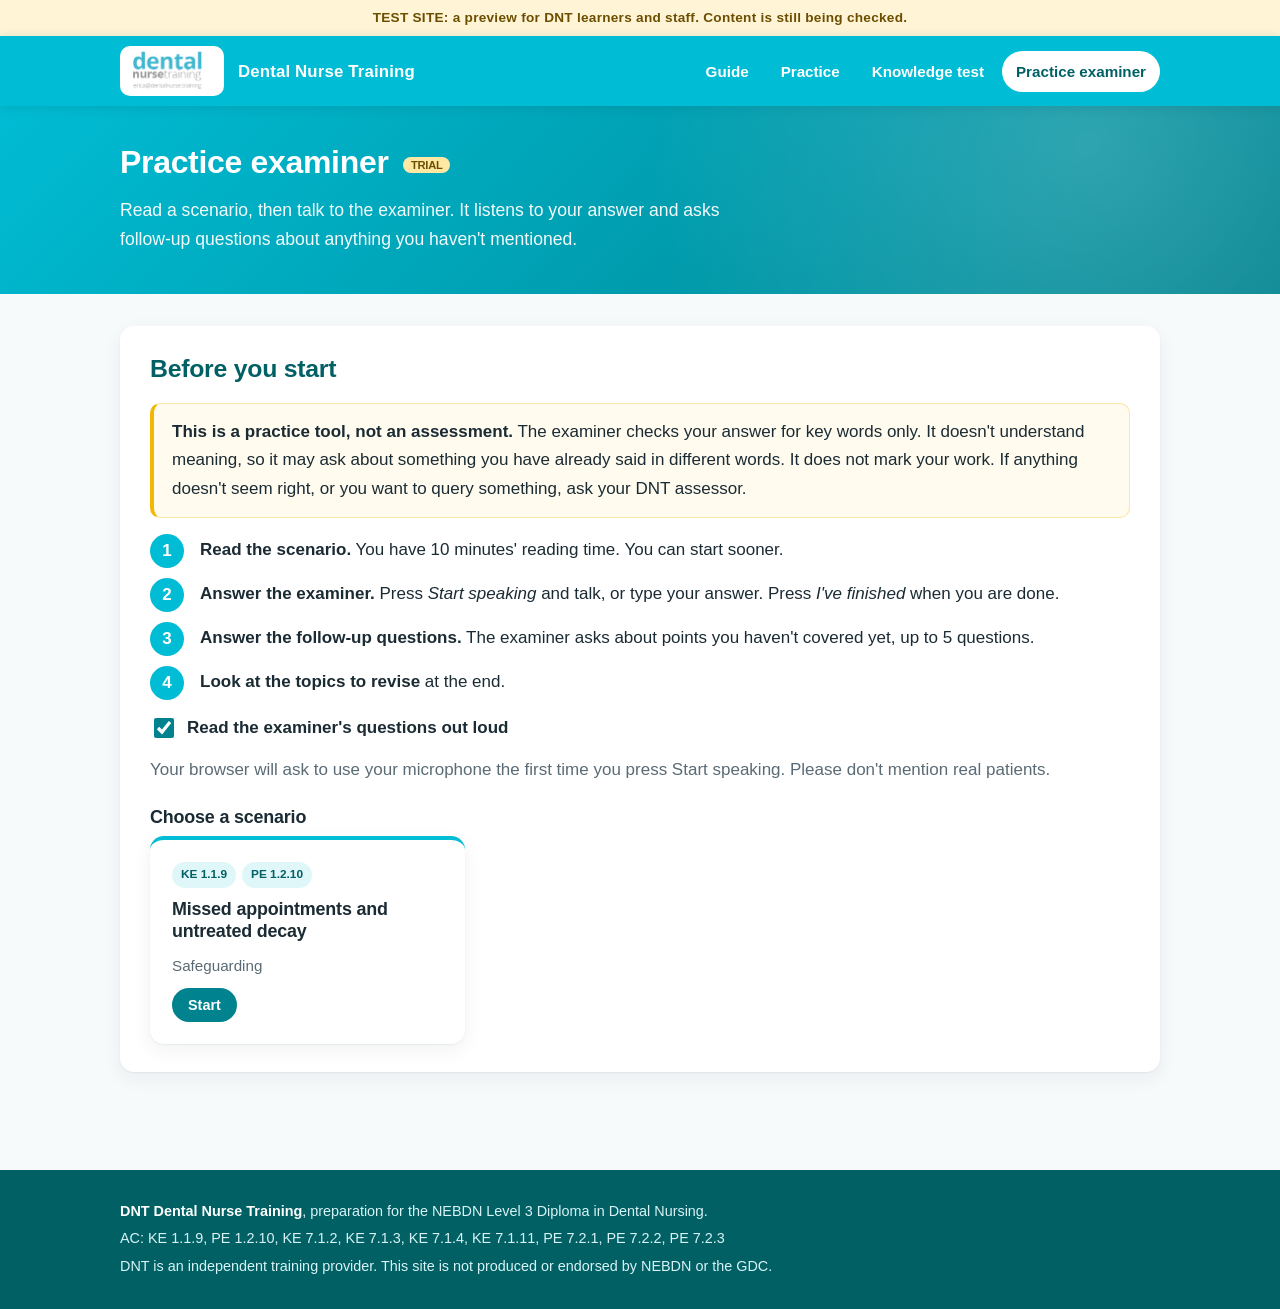
==== assessor.html @ 5b64bf4a "Merge pull request #3 from dentalnurse/claude/project-thread-2785ju Add trial practice examiner that" ====
<!doctype html>
<html lang="en-GB">
<head>
<meta charset="utf-8">
<meta name="viewport" content="width=device-width, initial-scale=1">
<title>Practice examiner | DNT Professional Discussion Prep</title>
<meta name="description" content="Practise a Professional Discussion with a talking examiner.">
<meta name="robots" content="noindex">
<link rel="icon" href="assets/dnt-logo.png">
<link rel="stylesheet" href="assets/style.css">
</head>
<body>
<div class="test-banner">TEST SITE: a preview for DNT learners and staff. Content is still being checked.</div>
<header class="site-header">
  <div class="inner">
    <a class="logo-box" href="index.html"><img src="assets/dnt-logo.png" alt="DNT logo"></a>
    <span class="brand">Dental Nurse Training</span>
    <nav class="site-nav" aria-label="Main">
      <a href="index.html">Guide</a>
      <a href="practice.html">Practice</a>
      <a href="knowledge.html">Knowledge test</a>
      <a href="assessor.html" aria-current="page">Practice examiner</a>
    </nav>
  </div>
</header>
<div class="hero small"><div class="inner">
  <h1>Practice examiner <span class="soon">TRIAL</span></h1>
  <p>Read a scenario, then talk to the examiner. It listens to your answer and asks follow-up questions about anything you haven't mentioned.</p>
</div></div>
<main>
  <section class="panel" id="setup">
    <h2>Before you start</h2>
    <div class="info warn"><strong>This is a practice tool, not an assessment.</strong> The examiner checks your answer for key words only. It doesn't understand meaning, so it may ask about something you have already said in different words. It does not mark your work. If anything doesn't seem right, or you want to query something, ask your DNT assessor.</div>
    <ol class="steps">
      <li><strong>Read the scenario.</strong> You have 10 minutes' reading time. You can start sooner.</li>
      <li><strong>Answer the examiner.</strong> Press <em>Start speaking</em> and talk, or type your answer. Press <em>I've finished</em> when you are done.</li>
      <li><strong>Answer the follow-up questions.</strong> The examiner asks about points you haven't covered yet, up to 5 questions.</li>
      <li><strong>Look at the topics to revise</strong> at the end.</li>
    </ol>
    <label class="toggle"><input type="checkbox" id="voice-on" checked> Read the examiner's questions out loud</label>
    <p class="progress-summary" id="voice-note"></p>
    <p class="progress-summary" id="mic-note">Your browser will ask to use your microphone the first time you press Start speaking. Please don't mention real patients.</p>
    <h3>Choose a scenario</h3>
    <div class="grid" id="choices"></div>
  </section>

  <section class="runner" id="runner" hidden>
    <button class="btn secondary small" id="back" type="button">Stop and go back</button>
    <h2 id="r-title"></h2>
    <div class="scenario-text" id="r-prompt"></div>
    <div class="timer-box">
      <div>
        <div class="phase-label" id="r-phase"></div>
        <div class="timer" id="r-timer">0:00</div>
      </div>
    </div>

    <div id="phase-read">
      <p>Use this time to read the scenario and make notes on paper. The examiner will start when the time runs out.</p>
      <button class="btn" id="skip-read" type="button">I'm ready, start now</button>
    </div>

    <div id="phase-talk" hidden>
      <div class="examiner-q" aria-live="polite">
        <div class="phase-label">Examiner</div>
        <p id="question"></p>
        <button class="btn secondary small" id="repeat" type="button">Repeat question</button>
      </div>
      <label class="phase-label" for="answer">Your answer</label>
      <textarea id="answer" class="answer-box" rows="6" placeholder="Press Start speaking and talk, or type your answer here."></textarea>
      <p class="progress-summary" id="mic-status" aria-live="polite"></p>
      <div class="btn-row">
        <button class="btn mic" id="mic" type="button">Start speaking</button>
        <button class="btn" id="done" type="button">I've finished this answer</button>
        <button class="btn secondary" id="skip-q" type="button">Skip this question</button>
      </div>
    </div>

    <div id="phase-end" hidden>
      <h3>End of the discussion</h3>
      <p id="end-summary"></p>
      <div id="revise-wrap">
        <p><strong>Topics you might want to revise.</strong> These are topics the examiner didn't hear you mention. You may have covered some of them in your own words, so check them against your notes.</p>
        <ul class="ticks" id="revise"></ul>
      </div>
      <p id="revise-none" hidden>The examiner heard you mention all of the key topics for this scenario.</p>
      <div class="info warn">This is not a mark. The examiner only checks for key words. Talk to your DNT assessor if you have any questions.</div>
      <div class="btn-row">
        <button class="btn" id="again" type="button">Try this scenario again</button>
        <button class="btn secondary" id="print" type="button">Print or save</button>
        <button class="btn secondary" id="back2" type="button">Back to scenarios</button>
      </div>
    </div>

    <h3>Conversation</h3>
    <ol class="convo" id="log"></ol>
  </section>
</main>
<footer class="site-footer">
  <div class="inner">
    <p><strong>DNT Dental Nurse Training</strong>, preparation for the NEBDN Level 3 Diploma in Dental Nursing.</p>
    <p>AC: KE 1.1.9, PE 1.2.10, KE 7.1.2, KE 7.1.3, KE 7.1.4, KE 7.1.11, PE 7.2.1, PE 7.2.2, PE 7.2.3</p>
    <p>DNT is an independent training provider. This site is not produced or endorsed by NEBDN or the GDC.</p>
  </div>
</footer>
<script src="assets/scenarios.js"></script>
<script src="assets/examiner-data.js"></script>
<script src="assets/examiner.js"></script>
</body>
</html>
---- assets/style.css ----
:root {
  --teal: #00BCD4;
  --teal-dark: #00838F;
  --teal-deep: #006064;
  --teal-light: #E0F7FA;
  --teal-wash: #F3FBFC;
  --ink: #1B2B34;
  --muted: #5A6B75;
  --line: #E3EBEF;
  --bg: #F7FAFB;
  --card: #FFFFFF;
  --ok: #2E7D32;
  --bad: #C62828;
  --shadow: 0 1px 2px rgba(16, 42, 55, 0.06), 0 6px 20px rgba(16, 42, 55, 0.06);
  --shadow-hover: 0 2px 4px rgba(16, 42, 55, 0.08), 0 12px 28px rgba(16, 42, 55, 0.12);
  --radius: 14px;
}
* { box-sizing: border-box; }
html { scroll-behavior: smooth; }
body {
  margin: 0;
  font-family: Arial, Helvetica, sans-serif;
  color: var(--ink);
  background: var(--bg);
  line-height: 1.65;
  font-size: 17px;
  -webkit-font-smoothing: antialiased;
}
a { color: var(--teal-dark); text-underline-offset: 3px; }
img { max-width: 100%; }
h1, h2, h3 { line-height: 1.25; letter-spacing: -0.01em; }
.wrap { max-width: 1080px; margin: 0 auto; padding: 0 20px; }

/* Test banner */
.test-banner {
  background: #FFF4D6; color: #6B4E00; text-align: center;
  font-size: 0.85rem; font-weight: bold; padding: 7px 16px; letter-spacing: 0.02em;
}

/* Header */
.site-header {
  background: var(--teal); color: #fff; position: sticky; top: 0; z-index: 10;
  box-shadow: 0 2px 10px rgba(0, 96, 100, 0.18);
}
.site-header .inner {
  max-width: 1080px; margin: 0 auto; padding: 10px 20px;
  display: flex; align-items: center; gap: 14px; flex-wrap: wrap;
}
.logo-box { background: #fff; border-radius: 10px; padding: 5px 10px; display: inline-flex; }
.logo-box img { height: 40px; width: auto; display: block; }
.brand { font-weight: bold; font-size: 1.05rem; letter-spacing: 0.01em; }
.site-nav { margin-left: auto; display: flex; gap: 4px; flex-wrap: wrap; }
.site-nav a {
  color: #fff; text-decoration: none; font-weight: bold; font-size: 0.95rem;
  padding: 8px 14px; border-radius: 999px; transition: background 0.15s;
}
.site-nav a:hover { background: rgba(255, 255, 255, 0.18); }
.site-nav a[aria-current="page"] { background: #fff; color: var(--teal-deep); }

/* Hero */
.hero {
  background:
    radial-gradient(circle at 85% 20%, rgba(255,255,255,0.18) 0, rgba(255,255,255,0) 40%),
    linear-gradient(135deg, var(--teal) 0%, var(--teal-dark) 100%);
  color: #fff;
}
.hero .inner { max-width: 1080px; margin: 0 auto; padding: 56px 20px 64px; }
.hero .eyebrow {
  display: inline-block; background: rgba(255,255,255,0.18); padding: 4px 12px; border-radius: 999px;
  font-size: 0.8rem; font-weight: bold; letter-spacing: 0.06em; text-transform: uppercase; margin-bottom: 14px;
}
.hero h1 { margin: 0 0 14px; font-size: 2.4rem; max-width: 760px; }
.hero p { margin: 0 0 26px; max-width: 640px; font-size: 1.1rem; opacity: 0.95; }
.hero.small .inner { padding: 36px 20px 40px; }
.hero.small h1 { font-size: 2rem; }
.hero.small p { margin-bottom: 0; }

.btn {
  display: inline-flex; align-items: center; gap: 8px;
  background: var(--teal-dark); color: #fff; border: 2px solid var(--teal-dark);
  padding: 11px 20px; border-radius: 999px; font-weight: bold; font-size: 1rem;
  text-decoration: none; cursor: pointer; font-family: inherit; transition: transform 0.1s, box-shadow 0.15s, background 0.15s;
}
.btn:hover { box-shadow: 0 4px 14px rgba(0, 96, 100, 0.25); transform: translateY(-1px); }
.btn:disabled { opacity: 0.5; cursor: default; transform: none; box-shadow: none; }
.btn.secondary { background: #fff; color: var(--teal-dark); }
.btn.light { background: #fff; color: var(--teal-deep); border-color: #fff; }
.btn.ghost { background: transparent; color: #fff; border-color: rgba(255,255,255,0.7); }
.btn.small { padding: 7px 14px; font-size: 0.9rem; }
.btn-row { display: flex; gap: 10px; flex-wrap: wrap; }

/* Feature cards overlapping hero */
.features { max-width: 1080px; margin: -36px auto 0; padding: 0 20px; position: relative; }
.features .grid { grid-template-columns: repeat(auto-fit, minmax(230px, 1fr)); }
.feature { text-decoration: none; color: inherit; transition: transform 0.15s, box-shadow 0.15s; }
.feature:hover { transform: translateY(-3px); box-shadow: var(--shadow-hover); }
.icon {
  width: 46px; height: 46px; border-radius: 12px; background: var(--teal-light); color: var(--teal-dark);
  display: flex; align-items: center; justify-content: center; flex: none;
}
.icon svg { width: 24px; height: 24px; }
.soon { font-size: 0.7rem; background: #FFE8A3; color: #6B4E00; padding: 2px 8px; border-radius: 999px; font-weight: bold; margin-left: 6px; vertical-align: middle; }

/* Layout */
main { max-width: 1080px; margin: 0 auto; padding: 32px 20px 56px; }
section { padding: 28px 0; }
.panel {
  background: var(--card); border-radius: var(--radius); box-shadow: var(--shadow);
  padding: 28px 30px; margin: 0 0 22px;
}
.panel > h2:first-child, .panel > h1:first-child { margin-top: 0; }
h2 { font-size: 1.55rem; margin: 0 0 14px; color: var(--teal-deep); }
h3 { font-size: 1.12rem; margin: 22px 0 8px; }
.lead { font-size: 1.08rem; color: var(--muted); }

.guide-layout { display: grid; grid-template-columns: 240px 1fr; gap: 28px; align-items: start; }
.toc {
  position: sticky; top: 90px; background: var(--card); border-radius: var(--radius); box-shadow: var(--shadow);
  padding: 18px 18px;
}
.toc strong { display: block; font-size: 0.8rem; text-transform: uppercase; letter-spacing: 0.06em; color: var(--muted); margin-bottom: 8px; }
.toc ol { margin: 0; padding: 0; list-style: none; counter-reset: t; }
.toc li { counter-increment: t; }
.toc a {
  display: flex; gap: 10px; padding: 7px 8px; border-radius: 8px; text-decoration: none; color: var(--ink); font-size: 0.93rem;
}
.toc a::before { content: counter(t); color: var(--teal-dark); font-weight: bold; min-width: 14px; }
.toc a:hover { background: var(--teal-wash); }

.info {
  background: var(--teal-wash); border: 1px solid #CDEFF3; border-left: 4px solid var(--teal);
  padding: 14px 18px; border-radius: 10px; margin: 18px 0;
}
.info.warn { background: #FFFBEE; border-color: #FBE6A6; border-left-color: #F2B705; }

table.simple { border-collapse: collapse; width: 100%; margin: 12px 0; font-size: 0.97rem; }
table.simple th, table.simple td { border-bottom: 1px solid var(--line); padding: 10px 12px; text-align: left; vertical-align: top; }
table.simple th { width: 30%; color: var(--teal-deep); white-space: nowrap; }
table.simple tr:last-child th, table.simple tr:last-child td { border-bottom: 0; }

.grid { display: grid; grid-template-columns: repeat(auto-fill, minmax(280px, 1fr)); gap: 18px; }
.card {
  background: var(--card); border: 0; border-radius: var(--radius); box-shadow: var(--shadow);
  padding: 22px; display: flex; flex-direction: column; gap: 10px;
}
.card h3 { margin: 0; font-size: 1.12rem; }
.card p { margin: 0; color: var(--muted); font-size: 0.95rem; }
.card .btn { align-self: flex-start; margin-top: auto; }
.card.scenario { border-top: 4px solid var(--teal); }
.card.scenario.group-u7 { border-top-color: #26A69A; }
.card.scenario.group-ep { border-top-color: var(--teal-deep); }
.tags { display: flex; gap: 6px; flex-wrap: wrap; }
.tag { font-size: 0.74rem; background: var(--teal-light); color: var(--teal-deep); padding: 3px 9px; border-radius: 999px; font-weight: bold; }
.tag.done { background: #E8F5E9; color: var(--ok); }

details { background: var(--card); border: 1px solid var(--line); border-radius: 10px; padding: 12px 16px; margin: 10px 0; }
details summary { cursor: pointer; font-weight: bold; }
details[open] summary { color: var(--teal-dark); margin-bottom: 6px; }

.steps { counter-reset: s; list-style: none; padding: 0; margin: 0; }
.steps li { counter-increment: s; position: relative; padding-left: 50px; margin: 16px 0; }
.steps li::before {
  content: counter(s); position: absolute; left: 0; top: -2px; width: 34px; height: 34px;
  border-radius: 50%; background: var(--teal); color: #fff; font-weight: bold;
  display: flex; align-items: center; justify-content: center;
}
ul.ticks { list-style: none; padding: 0; }
ul.ticks li { position: relative; padding-left: 28px; margin: 10px 0; }
ul.ticks li::before { content: ""; position: absolute; left: 4px; top: 9px; width: 10px; height: 10px; border-radius: 50%; background: var(--teal); }

/* Practice */
.filters { display: flex; gap: 8px; flex-wrap: wrap; margin: 4px 0 20px; }
.filters button {
  font-family: inherit; font-size: 0.93rem; padding: 8px 16px; border-radius: 999px; font-weight: bold;
  border: 2px solid var(--line); background: #fff; color: var(--ink); cursor: pointer;
}
.filters button[aria-pressed="true"] { background: var(--teal-dark); border-color: var(--teal-dark); color: #fff; }

.runner { background: var(--card); border-radius: var(--radius); box-shadow: var(--shadow); padding: 28px 30px; }
.runner[hidden] { display: none; }
.runner h2 { margin-top: 16px; }
.phase-label { text-transform: uppercase; letter-spacing: 0.06em; font-size: 0.8rem; font-weight: bold; color: var(--teal-dark); }
.timer-box {
  display: flex; align-items: center; gap: 22px; flex-wrap: wrap;
  background: var(--teal-wash); border-radius: 12px; padding: 16px 20px; margin: 18px 0;
}
.timer { font-size: 2.8rem; font-weight: bold; font-variant-numeric: tabular-nums; color: var(--teal-deep); line-height: 1; }
.timer.low { color: var(--bad); }
.scenario-text { border-left: 4px solid var(--teal); background: #fff; padding: 4px 0 4px 18px; margin: 16px 0; font-size: 1.08rem; }
.followups li { margin: 8px 0; }
.checklist label { display: flex; gap: 12px; align-items: flex-start; padding: 12px 4px; border-bottom: 1px solid var(--line); cursor: pointer; }
.checklist label:hover { background: var(--teal-wash); }
.checklist input { width: 20px; height: 20px; margin-top: 3px; flex: none; accent-color: var(--teal-dark); }
.result { font-weight: bold; margin: 16px 0; font-size: 1.05rem; }
.meter { height: 10px; background: var(--line); border-radius: 999px; overflow: hidden; margin: 8px 0 4px; }
.meter span { display: block; height: 100%; background: var(--teal); border-radius: 999px; transition: width 0.3s; }
.progress-summary { margin: 0 0 14px; color: var(--muted); }

/* Construction */
.construction { text-align: left; }
.construction .badge {
  display: inline-block; background: #FFE8A3; color: #6B4E00; font-weight: bold;
  font-size: 0.78rem; padding: 4px 12px; border-radius: 999px; letter-spacing: 0.05em;
}

/* Knowledge test */
.sr { position: absolute; left: -9999px; }
.select { font-family: inherit; font-size: 1rem; padding: 10px; border: 2px solid var(--line); border-radius: 10px; width: 100%; background: #fff; }
.settings { display: flex; gap: 16px; flex-wrap: wrap; margin: 4px 0; font-size: 0.95rem; color: var(--muted); }
.kt-top { display: flex; align-items: center; gap: 12px; flex-wrap: wrap; justify-content: space-between; }
.kt-timer { font-size: 1.6rem; margin: 0; }
#kt-unit-label { display: inline-block; margin: 18px 0 0; }
.emq-theme { background: var(--teal-wash); border-radius: 12px; padding: 14px 18px; margin: 14px 0; }
.emq-theme h3 { margin: 0 0 6px; font-size: 1rem; color: var(--teal-deep); }
.emq-theme p { margin: 0; font-size: 0.93rem; color: var(--muted); }
#kt-q { font-size: 1.25rem; margin: 12px 0 18px; }
.kt-options { display: flex; flex-direction: column; gap: 10px; margin-bottom: 18px; }
.kt-options.emq { display: grid; grid-template-columns: repeat(auto-fill, minmax(220px, 1fr)); }
.kt-options button {
  text-align: left; font-family: inherit; font-size: 1rem; padding: 13px 16px;
  border: 2px solid var(--line); border-radius: 12px; background: #fff; color: var(--ink); cursor: pointer;
  transition: border-color 0.15s, background 0.15s;
}
.kt-options button:hover:not(:disabled) { border-color: var(--teal); }
.kt-options button.chosen { border-color: var(--teal-dark); background: var(--teal-light); }
.kt-options button.right { border-color: var(--ok); background: #E8F5E9; }
.kt-options button.wrong { border-color: var(--bad); background: #FFEBEE; }
.kt-options button:disabled { cursor: default; }
.review-item { border-bottom: 1px solid var(--line); padding: 12px 0; }
.review-item p { margin: 4px 0; }
.review-item .ok { color: var(--ok); font-weight: bold; }
.review-item .no { color: var(--bad); font-weight: bold; }
.score-big { font-size: 3rem; font-weight: bold; color: var(--teal-deep); line-height: 1; margin: 6px 0; }

/* Footer */
.site-footer { background: var(--teal-deep); color: #D8F3F6; font-size: 0.9rem; margin-top: 20px; }
.site-footer .inner { max-width: 1080px; margin: 0 auto; padding: 26px 20px; }
.site-footer p { margin: 4px 0; }
.site-footer strong { color: #fff; }

@media (max-width: 820px) {
  .guide-layout { grid-template-columns: 1fr; }
  .toc { position: static; }
}
@media (max-width: 640px) {
  body { font-size: 16px; }
  .hero .inner { padding: 36px 16px 56px; }
  .hero h1 { font-size: 1.75rem; }
  .hero.small h1 { font-size: 1.55rem; }
  .site-header { position: static; }
  .site-header .inner { padding: 10px 16px; }
  .site-nav { margin-left: 0; width: 100%; }
  .site-nav a { padding: 7px 11px; font-size: 0.9rem; }
  .logo-box img { height: 34px; }
  main, .features { padding-left: 16px; padding-right: 16px; }
  .panel, .runner { padding: 20px 18px; }
  table.simple th { white-space: normal; width: 38%; }
  .timer { font-size: 2.2rem; }
}
@media print {
  .site-header, .site-nav, .btn, .filters, .test-banner { display: none !important; }
  .panel, .card { box-shadow: none; border: 1px solid var(--line); }
}

/* Practice examiner */
.toggle { display: flex; gap: 10px; align-items: center; font-weight: bold; margin: 18px 0 4px; cursor: pointer; }
.toggle input { width: 20px; height: 20px; accent-color: var(--teal-dark); }
.examiner-q { background: var(--teal-wash); border-left: 4px solid var(--teal); border-radius: 12px; padding: 16px 20px; margin: 18px 0; }
.examiner-q p { font-size: 1.15rem; margin: 6px 0 12px; }
.answer-box { width: 100%; font-family: inherit; font-size: 1rem; padding: 12px 14px; border: 2px solid var(--line); border-radius: 12px; margin: 6px 0; resize: vertical; }
.answer-box:focus { outline: none; border-color: var(--teal); }
.btn.mic.live { background: var(--bad); border-color: var(--bad); }
.convo { list-style: none; padding: 0; margin: 0; }
.convo li { padding: 10px 14px; border-radius: 10px; margin: 8px 0; font-size: 0.95rem; }
.convo li.ex { background: var(--teal-wash); }
.convo li.me { background: #fff; border: 1px solid var(--line); }
.convo strong { color: var(--teal-deep); }
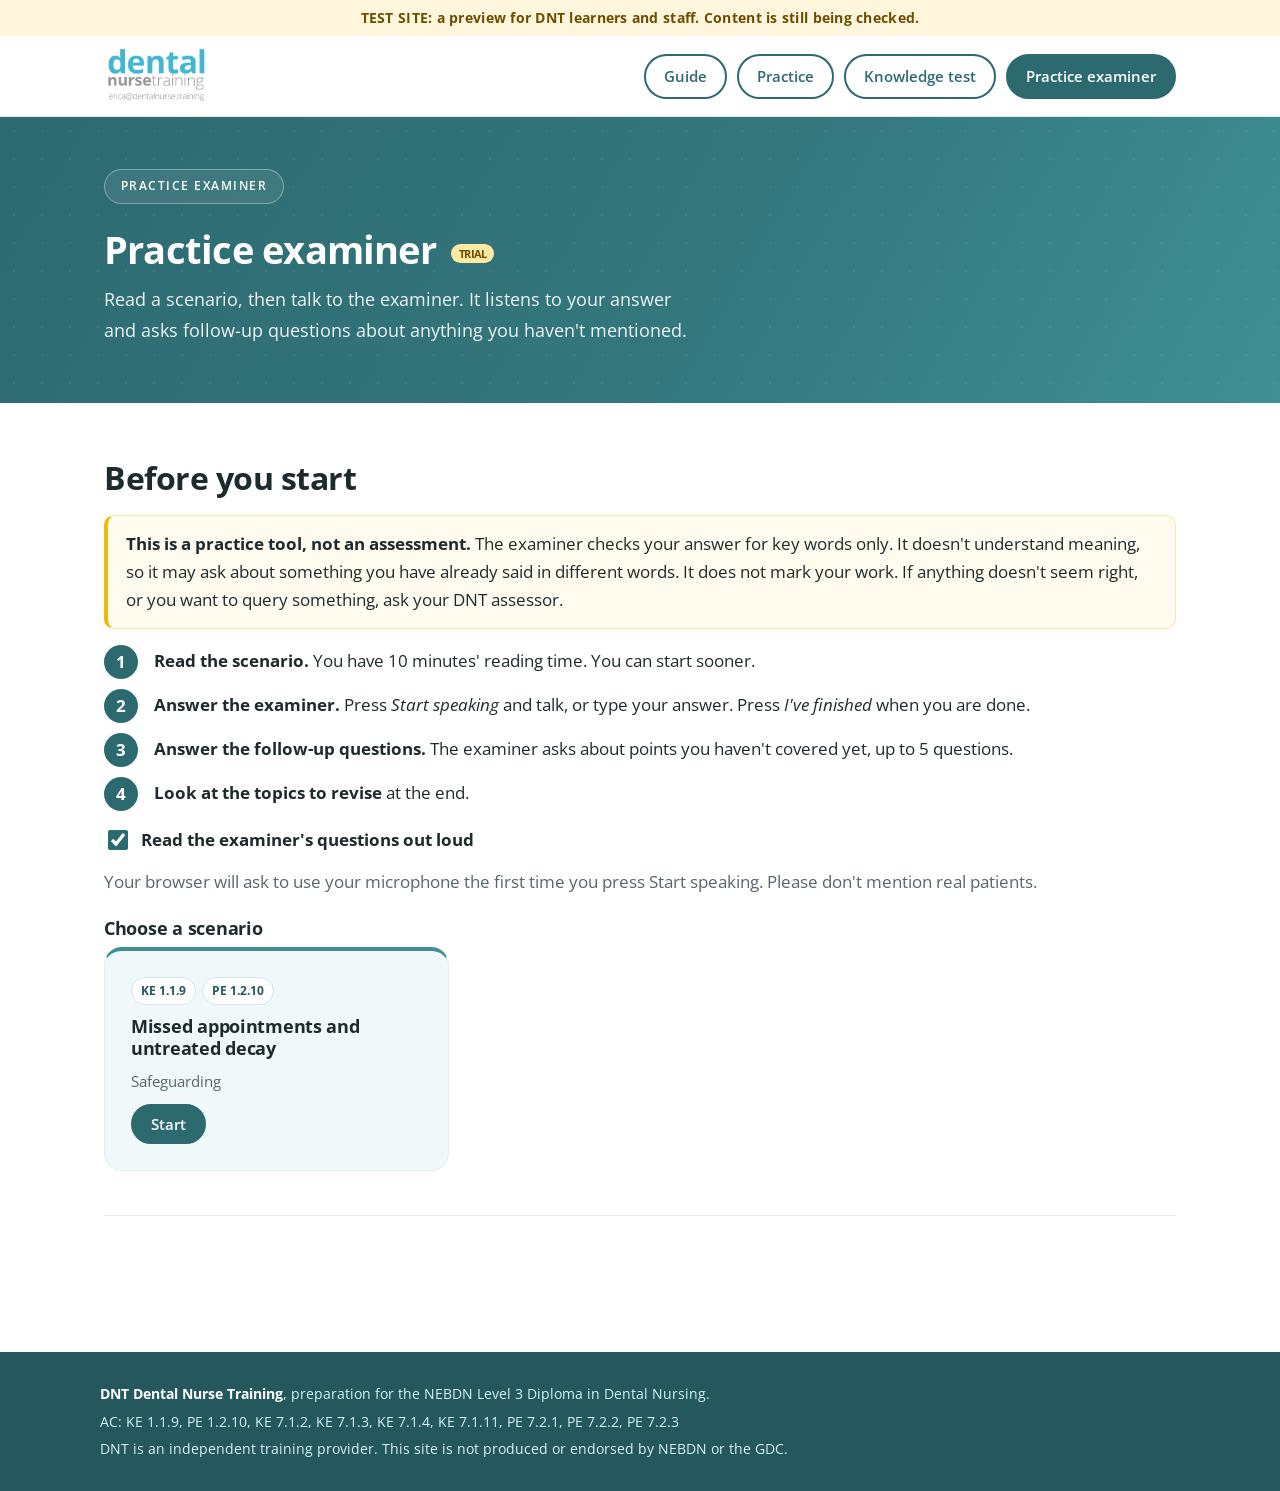
==== commit 9ecf7aed: "Merge remote-tracking branch 'origin/main' into claude/project-thread-ly9tjw # Conflicts: #	assessor" ====
--- a/assessor.html
+++ b/assessor.html
@@ -24,6 +24,7 @@
   </div>
 </header>
 <div class="hero small"><div class="inner">
+  <span class="eyebrow">Practice examiner</span>
   <h1>Practice examiner <span class="soon">TRIAL</span></h1>
   <p>Read a scenario, then talk to the examiner. It listens to your answer and asks follow-up questions about anything you haven't mentioned.</p>
 </div></div>
--- a/assets/style.css
+++ b/assets/style.css
@@ -1,25 +1,26 @@
+@import url("https://fonts.googleapis.com/css2?family=Open+Sans:wght@400;600;700&display=swap");
 :root {
-  --teal: #00BCD4;
-  --teal-dark: #00838F;
-  --teal-deep: #006064;
-  --teal-light: #E0F7FA;
-  --teal-wash: #F3FBFC;
-  --ink: #1B2B34;
-  --muted: #5A6B75;
-  --line: #E3EBEF;
-  --bg: #F7FAFB;
+  --teal: #3F8F95;
+  --teal-dark: #2D6A70;
+  --teal-deep: #24585D;
+  --teal-light: #E6F2F3;
+  --teal-wash: #F1F8F9;
+  --ink: #1E2B2E;
+  --muted: #56666A;
+  --line: #E1ECEE;
+  --bg: #FFFFFF;
   --card: #FFFFFF;
   --ok: #2E7D32;
   --bad: #C62828;
-  --shadow: 0 1px 2px rgba(16, 42, 55, 0.06), 0 6px 20px rgba(16, 42, 55, 0.06);
-  --shadow-hover: 0 2px 4px rgba(16, 42, 55, 0.08), 0 12px 28px rgba(16, 42, 55, 0.12);
-  --radius: 14px;
+  --shadow: none;
+  --shadow-hover: 0 8px 24px rgba(36, 88, 93, 0.12);
+  --radius: 18px;
 }
 * { box-sizing: border-box; }
 html { scroll-behavior: smooth; }
 body {
   margin: 0;
-  font-family: Arial, Helvetica, sans-serif;
+  font-family: "Open Sans", Arial, Helvetica, sans-serif;
   color: var(--ink);
   background: var(--bg);
   line-height: 1.65;
@@ -28,95 +29,106 @@
 }
 a { color: var(--teal-dark); text-underline-offset: 3px; }
 img { max-width: 100%; }
-h1, h2, h3 { line-height: 1.25; letter-spacing: -0.01em; }
-.wrap { max-width: 1080px; margin: 0 auto; padding: 0 20px; }
+h1, h2, h3 { line-height: 1.2; letter-spacing: -0.015em; font-weight: 700; }
+.wrap { max-width: 1120px; margin: 0 auto; padding: 0 20px; }
 
 /* Test banner */
 .test-banner {
-  background: #FFF4D6; color: #6B4E00; text-align: center;
+  background: #FFF6DD; color: #6B4E00; text-align: center;
   font-size: 0.85rem; font-weight: bold; padding: 7px 16px; letter-spacing: 0.02em;
 }
 
 /* Header */
 .site-header {
-  background: var(--teal); color: #fff; position: sticky; top: 0; z-index: 10;
-  box-shadow: 0 2px 10px rgba(0, 96, 100, 0.18);
+  background: #fff; color: var(--ink); position: sticky; top: 0; z-index: 10;
+  border-bottom: 1px solid var(--line);
 }
 .site-header .inner {
-  max-width: 1080px; margin: 0 auto; padding: 10px 20px;
+  max-width: 1120px; margin: 0 auto; padding: 12px 24px;
   display: flex; align-items: center; gap: 14px; flex-wrap: wrap;
 }
-.logo-box { background: #fff; border-radius: 10px; padding: 5px 10px; display: inline-flex; }
-.logo-box img { height: 40px; width: auto; display: block; }
-.brand { font-weight: bold; font-size: 1.05rem; letter-spacing: 0.01em; }
-.site-nav { margin-left: auto; display: flex; gap: 4px; flex-wrap: wrap; }
+.logo-box { background: transparent; padding: 0; display: inline-flex; }
+.logo-box img { height: 56px; width: auto; display: block; }
+.brand { position: absolute; left: -9999px; }
+.site-nav { margin-left: auto; display: flex; gap: 10px; flex-wrap: wrap; }
 .site-nav a {
-  color: #fff; text-decoration: none; font-weight: bold; font-size: 0.95rem;
-  padding: 8px 14px; border-radius: 999px; transition: background 0.15s;
-}
-.site-nav a:hover { background: rgba(255, 255, 255, 0.18); }
-.site-nav a[aria-current="page"] { background: #fff; color: var(--teal-deep); }
+  color: var(--teal-dark); text-decoration: none; font-weight: 600; font-size: 0.95rem;
+  padding: 8px 18px; border-radius: 999px; border: 2px solid var(--teal-dark);
+  transition: background 0.15s, color 0.15s;
+}
+.site-nav a:hover { background: var(--teal-wash); }
+.site-nav a[aria-current="page"] { background: var(--teal-dark); color: #fff; }
 
 /* Hero */
 .hero {
   background:
-    radial-gradient(circle at 85% 20%, rgba(255,255,255,0.18) 0, rgba(255,255,255,0) 40%),
-    linear-gradient(135deg, var(--teal) 0%, var(--teal-dark) 100%);
+    radial-gradient(rgba(255,255,255,0.06) 1px, transparent 1px) 0 0 / 28px 28px,
+    linear-gradient(120deg, #2D6A70 0%, #33777D 55%, #3F8F95 100%);
   color: #fff;
 }
-.hero .inner { max-width: 1080px; margin: 0 auto; padding: 56px 20px 64px; }
+.hero .inner { max-width: 1120px; margin: 0 auto; padding: 72px 24px 80px; }
+.hero-grid { display: grid; grid-template-columns: 1fr 340px; gap: 48px; align-items: center; }
 .hero .eyebrow {
-  display: inline-block; background: rgba(255,255,255,0.18); padding: 4px 12px; border-radius: 999px;
-  font-size: 0.8rem; font-weight: bold; letter-spacing: 0.06em; text-transform: uppercase; margin-bottom: 14px;
-}
-.hero h1 { margin: 0 0 14px; font-size: 2.4rem; max-width: 760px; }
-.hero p { margin: 0 0 26px; max-width: 640px; font-size: 1.1rem; opacity: 0.95; }
-.hero.small .inner { padding: 36px 20px 40px; }
-.hero.small h1 { font-size: 2rem; }
+  display: inline-block; border: 1px solid rgba(255,255,255,0.35); background: rgba(255,255,255,0.08);
+  padding: 6px 16px; border-radius: 999px; font-size: 0.78rem; font-weight: 600;
+  letter-spacing: 0.12em; text-transform: uppercase; margin-bottom: 22px;
+}
+.hero h1 { margin: 0 0 22px; font-size: 3.2rem; max-width: 680px; letter-spacing: -0.02em; }
+.hero p { margin: 0 0 32px; max-width: 600px; font-size: 1.12rem; line-height: 1.75; opacity: 0.92; }
+.hero.small .inner { padding: 52px 24px 56px; }
+.hero.small h1 { font-size: 2.4rem; margin-bottom: 12px; }
 .hero.small p { margin-bottom: 0; }
+.glance {
+  background: rgba(255,255,255,0.12); border: 1px solid rgba(255,255,255,0.22);
+  border-radius: 18px; padding: 26px 26px 14px;
+}
+.glance h2 { color: #fff; font-size: 0.8rem; letter-spacing: 0.12em; text-transform: uppercase; font-weight: 600; margin: 0 0 12px; }
+.glance ul { list-style: none; margin: 0; padding: 0; }
+.glance li { display: flex; gap: 14px; align-items: center; padding: 12px 0; border-bottom: 1px solid rgba(255,255,255,0.15); font-size: 0.98rem; }
+.glance li:last-child { border-bottom: 0; }
+.glance .em { width: 22px; text-align: center; flex: none; }
 
 .btn {
   display: inline-flex; align-items: center; gap: 8px;
   background: var(--teal-dark); color: #fff; border: 2px solid var(--teal-dark);
-  padding: 11px 20px; border-radius: 999px; font-weight: bold; font-size: 1rem;
+  padding: 11px 24px; border-radius: 999px; font-weight: 600; font-size: 1rem;
   text-decoration: none; cursor: pointer; font-family: inherit; transition: transform 0.1s, box-shadow 0.15s, background 0.15s;
 }
-.btn:hover { box-shadow: 0 4px 14px rgba(0, 96, 100, 0.25); transform: translateY(-1px); }
+.btn:hover { box-shadow: 0 6px 18px rgba(36, 88, 93, 0.22); transform: translateY(-1px); }
 .btn:disabled { opacity: 0.5; cursor: default; transform: none; box-shadow: none; }
 .btn.secondary { background: #fff; color: var(--teal-dark); }
-.btn.light { background: #fff; color: var(--teal-deep); border-color: #fff; }
-.btn.ghost { background: transparent; color: #fff; border-color: rgba(255,255,255,0.7); }
-.btn.small { padding: 7px 14px; font-size: 0.9rem; }
-.btn-row { display: flex; gap: 10px; flex-wrap: wrap; }
+.btn.light { background: #fff; color: var(--teal-dark); border-color: #fff; padding: 16px 38px; font-size: 1.1rem; }
+.btn.ghost { background: transparent; color: #fff; border-color: rgba(255,255,255,0.6); padding: 16px 38px; font-size: 1.1rem; }
+.btn.small { padding: 8px 18px; font-size: 0.92rem; }
+.btn-row { display: flex; gap: 14px; flex-wrap: wrap; }
 
 /* Feature cards overlapping hero */
-.features { max-width: 1080px; margin: -36px auto 0; padding: 0 20px; position: relative; }
+.features { max-width: 1120px; margin: 0 auto; padding: 72px 24px 8px; }
 .features .grid { grid-template-columns: repeat(auto-fit, minmax(230px, 1fr)); }
 .feature { text-decoration: none; color: inherit; transition: transform 0.15s, box-shadow 0.15s; }
 .feature:hover { transform: translateY(-3px); box-shadow: var(--shadow-hover); }
 .icon {
-  width: 46px; height: 46px; border-radius: 12px; background: var(--teal-light); color: var(--teal-dark);
+  width: 50px; height: 50px; border-radius: 14px; background: #fff; color: var(--teal-dark);
   display: flex; align-items: center; justify-content: center; flex: none;
 }
 .icon svg { width: 24px; height: 24px; }
 .soon { font-size: 0.7rem; background: #FFE8A3; color: #6B4E00; padding: 2px 8px; border-radius: 999px; font-weight: bold; margin-left: 6px; vertical-align: middle; }
 
 /* Layout */
-main { max-width: 1080px; margin: 0 auto; padding: 32px 20px 56px; }
+main { max-width: 1120px; margin: 0 auto; padding: 56px 24px 72px; }
 section { padding: 28px 0; }
-.panel {
-  background: var(--card); border-radius: var(--radius); box-shadow: var(--shadow);
-  padding: 28px 30px; margin: 0 0 22px;
-}
+.panel { background: transparent; padding: 0 0 44px; margin: 0 0 44px; border-bottom: 1px solid var(--line); }
+.panel:last-child { border-bottom: 0; }
+.label { display: block; color: var(--teal); font-size: 0.8rem; font-weight: 700; letter-spacing: 0.14em; text-transform: uppercase; margin: 0 0 10px; }
 .panel > h2:first-child, .panel > h1:first-child { margin-top: 0; }
-h2 { font-size: 1.55rem; margin: 0 0 14px; color: var(--teal-deep); }
+h2 { font-size: 2rem; margin: 0 0 16px; color: var(--ink); }
 h3 { font-size: 1.12rem; margin: 22px 0 8px; }
 .lead { font-size: 1.08rem; color: var(--muted); }
 
 .guide-layout { display: grid; grid-template-columns: 240px 1fr; gap: 28px; align-items: start; }
 .toc {
-  position: sticky; top: 90px; background: var(--card); border-radius: var(--radius); box-shadow: var(--shadow);
-  padding: 18px 18px;
+  position: sticky; top: 96px; background: var(--teal-wash); border-radius: var(--radius);
+  padding: 20px 18px;
 }
 .toc strong { display: block; font-size: 0.8rem; text-transform: uppercase; letter-spacing: 0.06em; color: var(--muted); margin-bottom: 8px; }
 .toc ol { margin: 0; padding: 0; list-style: none; counter-reset: t; }
@@ -125,7 +137,7 @@
   display: flex; gap: 10px; padding: 7px 8px; border-radius: 8px; text-decoration: none; color: var(--ink); font-size: 0.93rem;
 }
 .toc a::before { content: counter(t); color: var(--teal-dark); font-weight: bold; min-width: 14px; }
-.toc a:hover { background: var(--teal-wash); }
+.toc a:hover { background: #fff; }
 
 .info {
   background: var(--teal-wash); border: 1px solid #CDEFF3; border-left: 4px solid var(--teal);
@@ -140,17 +152,19 @@
 
 .grid { display: grid; grid-template-columns: repeat(auto-fill, minmax(280px, 1fr)); gap: 18px; }
 .card {
-  background: var(--card); border: 0; border-radius: var(--radius); box-shadow: var(--shadow);
-  padding: 22px; display: flex; flex-direction: column; gap: 10px;
-}
-.card h3 { margin: 0; font-size: 1.12rem; }
+  background: var(--teal-wash); border: 1px solid #E3EFF0; border-radius: var(--radius);
+  padding: 26px; display: flex; flex-direction: column; gap: 10px;
+}
+.card h3 { margin: 0; font-size: 1.15rem; }
 .card p { margin: 0; color: var(--muted); font-size: 0.95rem; }
 .card .btn { align-self: flex-start; margin-top: auto; }
 .card.scenario { border-top: 4px solid var(--teal); }
-.card.scenario.group-u7 { border-top-color: #26A69A; }
+.card.scenario, .card.scenario:hover { transition: box-shadow 0.15s; }
+.card.scenario:hover, .feature:hover { box-shadow: var(--shadow-hover); }
+.card.scenario.group-u7 { border-top-color: #6FB3B8; }
 .card.scenario.group-ep { border-top-color: var(--teal-deep); }
 .tags { display: flex; gap: 6px; flex-wrap: wrap; }
-.tag { font-size: 0.74rem; background: var(--teal-light); color: var(--teal-deep); padding: 3px 9px; border-radius: 999px; font-weight: bold; }
+.tag { font-size: 0.74rem; background: #fff; border: 1px solid #D3E6E8; color: var(--teal-deep); padding: 3px 9px; border-radius: 999px; font-weight: bold; }
 .tag.done { background: #E8F5E9; color: var(--ok); }
 
 details { background: var(--card); border: 1px solid var(--line); border-radius: 10px; padding: 12px 16px; margin: 10px 0; }
@@ -161,7 +175,7 @@
 .steps li { counter-increment: s; position: relative; padding-left: 50px; margin: 16px 0; }
 .steps li::before {
   content: counter(s); position: absolute; left: 0; top: -2px; width: 34px; height: 34px;
-  border-radius: 50%; background: var(--teal); color: #fff; font-weight: bold;
+  border-radius: 50%; background: var(--teal-dark); color: #fff; font-weight: bold;
   display: flex; align-items: center; justify-content: center;
 }
 ul.ticks { list-style: none; padding: 0; }
@@ -174,9 +188,10 @@
   font-family: inherit; font-size: 0.93rem; padding: 8px 16px; border-radius: 999px; font-weight: bold;
   border: 2px solid var(--line); background: #fff; color: var(--ink); cursor: pointer;
 }
+.filters button { border-color: var(--teal-dark); color: var(--teal-dark); }
 .filters button[aria-pressed="true"] { background: var(--teal-dark); border-color: var(--teal-dark); color: #fff; }
 
-.runner { background: var(--card); border-radius: var(--radius); box-shadow: var(--shadow); padding: 28px 30px; }
+.runner { background: #fff; border: 1px solid var(--line); border-radius: var(--radius); padding: 32px 34px; }
 .runner[hidden] { display: none; }
 .runner h2 { margin-top: 16px; }
 .phase-label { text-transform: uppercase; letter-spacing: 0.06em; font-size: 0.8rem; font-weight: bold; color: var(--teal-dark); }
@@ -230,30 +245,36 @@
 .review-item p { margin: 4px 0; }
 .review-item .ok { color: var(--ok); font-weight: bold; }
 .review-item .no { color: var(--bad); font-weight: bold; }
-.score-big { font-size: 3rem; font-weight: bold; color: var(--teal-deep); line-height: 1; margin: 6px 0; }
+.score-big { font-size: 3.4rem; font-weight: bold; color: var(--teal-deep); line-height: 1; margin: 6px 0; }
 
 /* Footer */
-.site-footer { background: var(--teal-deep); color: #D8F3F6; font-size: 0.9rem; margin-top: 20px; }
-.site-footer .inner { max-width: 1080px; margin: 0 auto; padding: 26px 20px; }
+.site-footer { background: #24585D; color: #D8F3F6; font-size: 0.9rem; margin-top: 20px; }
+.site-footer .inner { max-width: 1120px; margin: 0 auto; padding: 26px 20px; }
 .site-footer p { margin: 4px 0; }
 .site-footer strong { color: #fff; }
 
-@media (max-width: 820px) {
+@media (max-width: 900px) {
   .guide-layout { grid-template-columns: 1fr; }
   .toc { position: static; }
+  .hero-grid { grid-template-columns: 1fr; gap: 32px; }
+  .hero h1 { font-size: 2.5rem; }
 }
 @media (max-width: 640px) {
   body { font-size: 16px; }
-  .hero .inner { padding: 36px 16px 56px; }
-  .hero h1 { font-size: 1.75rem; }
-  .hero.small h1 { font-size: 1.55rem; }
+  .hero .inner { padding: 44px 16px 52px; }
+  .hero h1 { font-size: 2rem; }
+  .hero.small .inner { padding: 36px 16px 40px; }
+  .hero.small h1 { font-size: 1.7rem; }
+  .btn.light, .btn.ghost { padding: 13px 26px; font-size: 1rem; }
+  h2 { font-size: 1.55rem; }
+  .features { padding: 44px 16px 0; }
   .site-header { position: static; }
   .site-header .inner { padding: 10px 16px; }
-  .site-nav { margin-left: 0; width: 100%; }
-  .site-nav a { padding: 7px 11px; font-size: 0.9rem; }
-  .logo-box img { height: 34px; }
+  .site-nav { margin-left: 0; width: 100%; gap: 6px; }
+  .site-nav a { padding: 6px 12px; font-size: 0.85rem; }
+  .logo-box img { height: 38px; }
   main, .features { padding-left: 16px; padding-right: 16px; }
-  .panel, .runner { padding: 20px 18px; }
+  .runner { padding: 22px 18px; }
   table.simple th { white-space: normal; width: 38%; }
   .timer { font-size: 2.2rem; }
 }
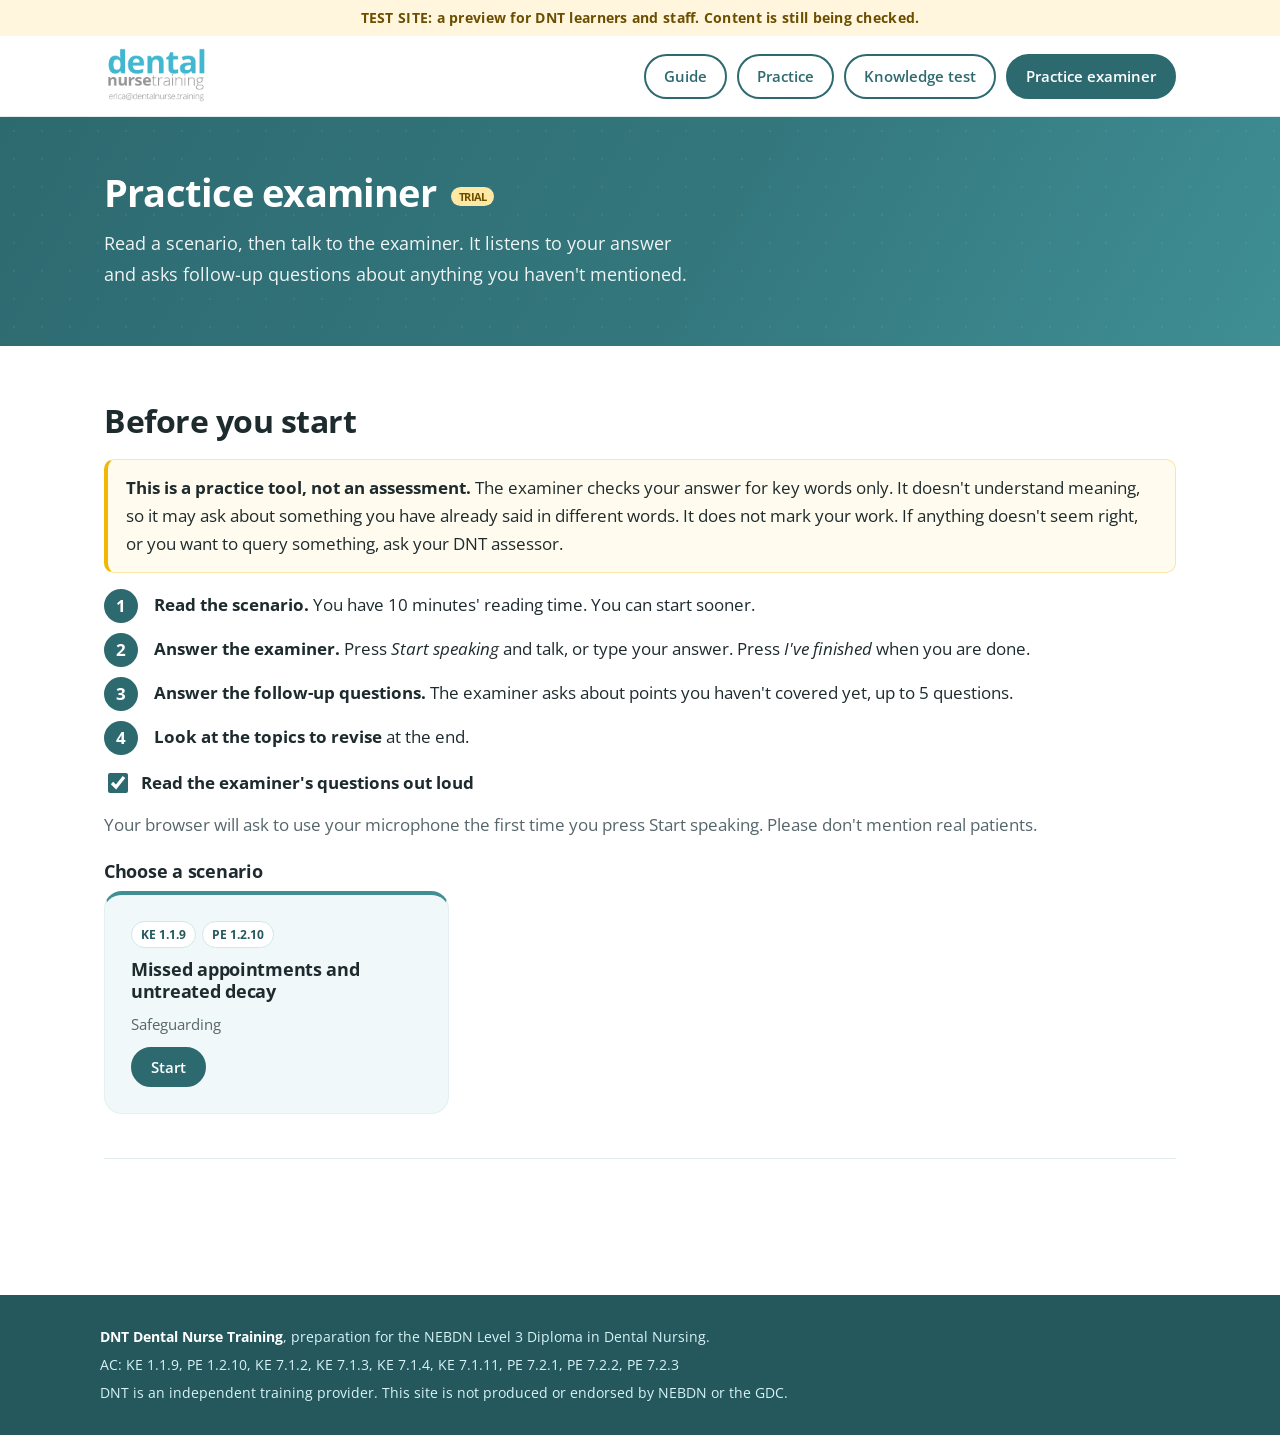
==== commit 6ba73672: "Drop duplicate label on practice examiner hero Co-Authored-By: Claude Opus 5.5 <noreply@anthropic.co" ====
--- a/assessor.html
+++ b/assessor.html
@@ -24,7 +24,6 @@
   </div>
 </header>
 <div class="hero small"><div class="inner">
-  <span class="eyebrow">Practice examiner</span>
   <h1>Practice examiner <span class="soon">TRIAL</span></h1>
   <p>Read a scenario, then talk to the examiner. It listens to your answer and asks follow-up questions about anything you haven't mentioned.</p>
 </div></div>
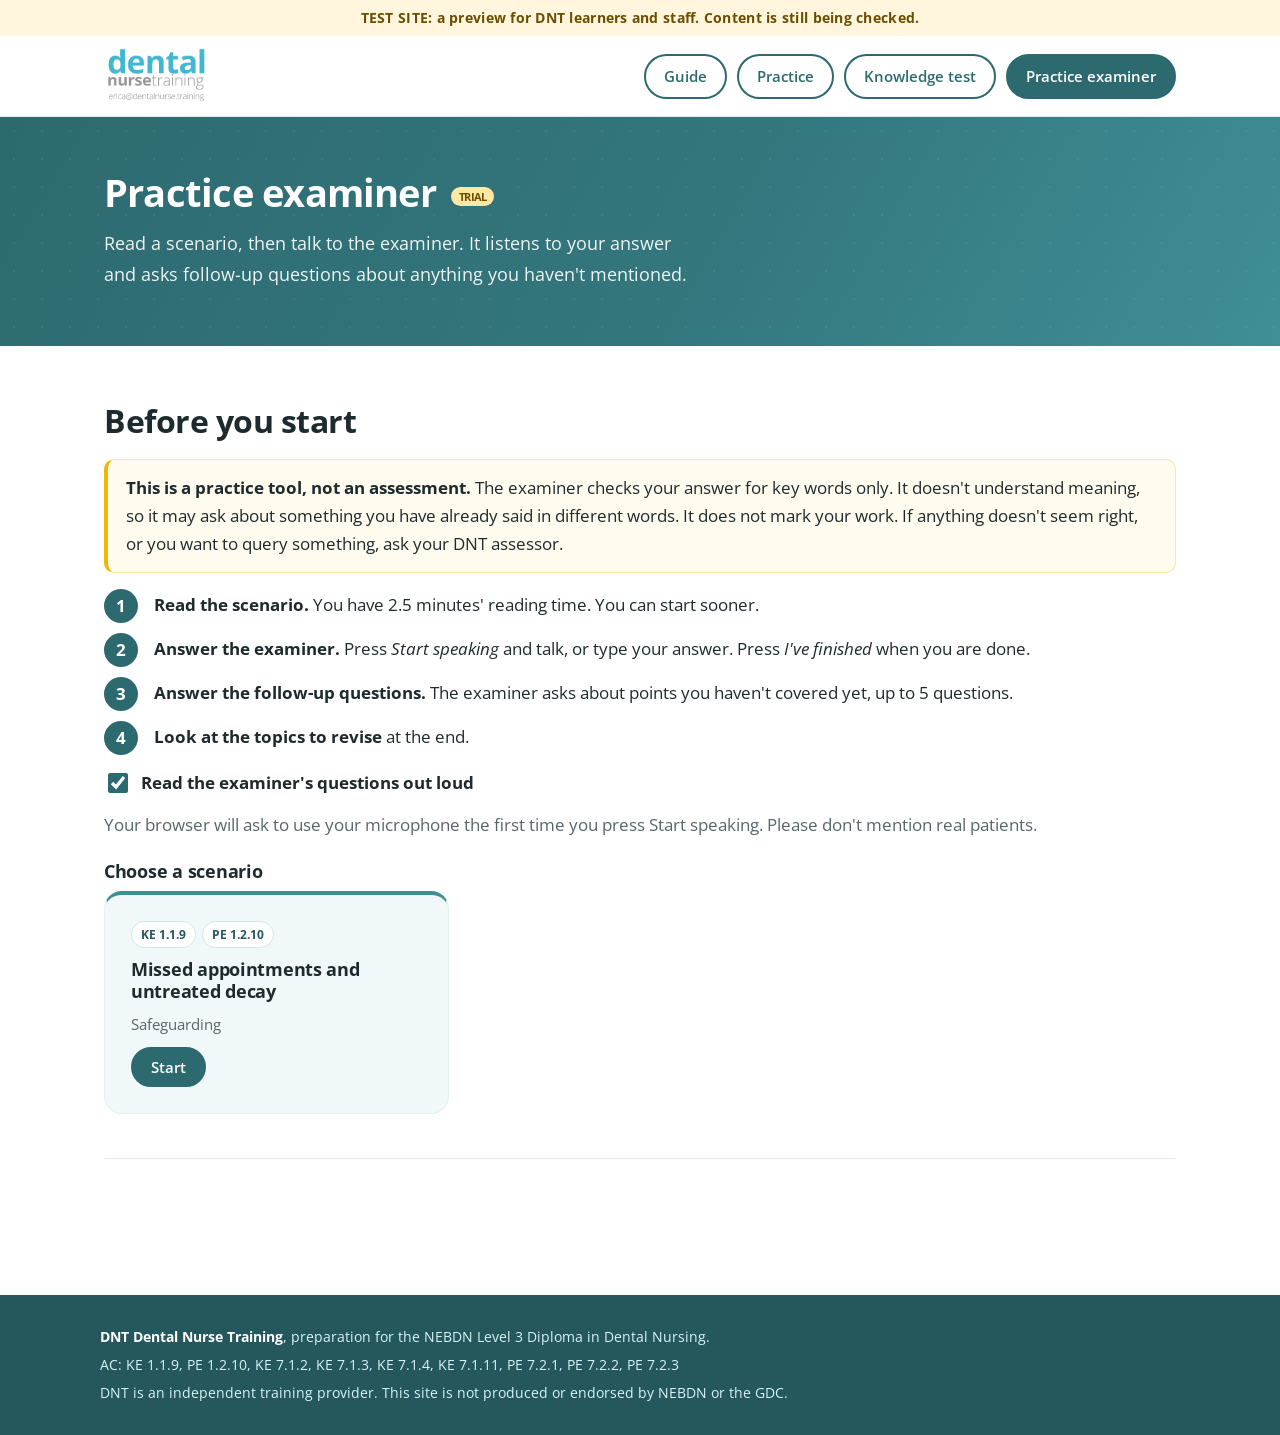
==== commit e99b3833: "Set reading time to 2.5 minutes per scenario The 10 minutes' reading in the NEBDN Professional Discu" ====
--- a/assessor.html
+++ b/assessor.html
@@ -32,7 +32,7 @@
     <h2>Before you start</h2>
     <div class="info warn"><strong>This is a practice tool, not an assessment.</strong> The examiner checks your answer for key words only. It doesn't understand meaning, so it may ask about something you have already said in different words. It does not mark your work. If anything doesn't seem right, or you want to query something, ask your DNT assessor.</div>
     <ol class="steps">
-      <li><strong>Read the scenario.</strong> You have 10 minutes' reading time. You can start sooner.</li>
+      <li><strong>Read the scenario.</strong> You have 2.5 minutes' reading time. You can start sooner.</li>
       <li><strong>Answer the examiner.</strong> Press <em>Start speaking</em> and talk, or type your answer. Press <em>I've finished</em> when you are done.</li>
       <li><strong>Answer the follow-up questions.</strong> The examiner asks about points you haven't covered yet, up to 5 questions.</li>
       <li><strong>Look at the topics to revise</strong> at the end.</li>
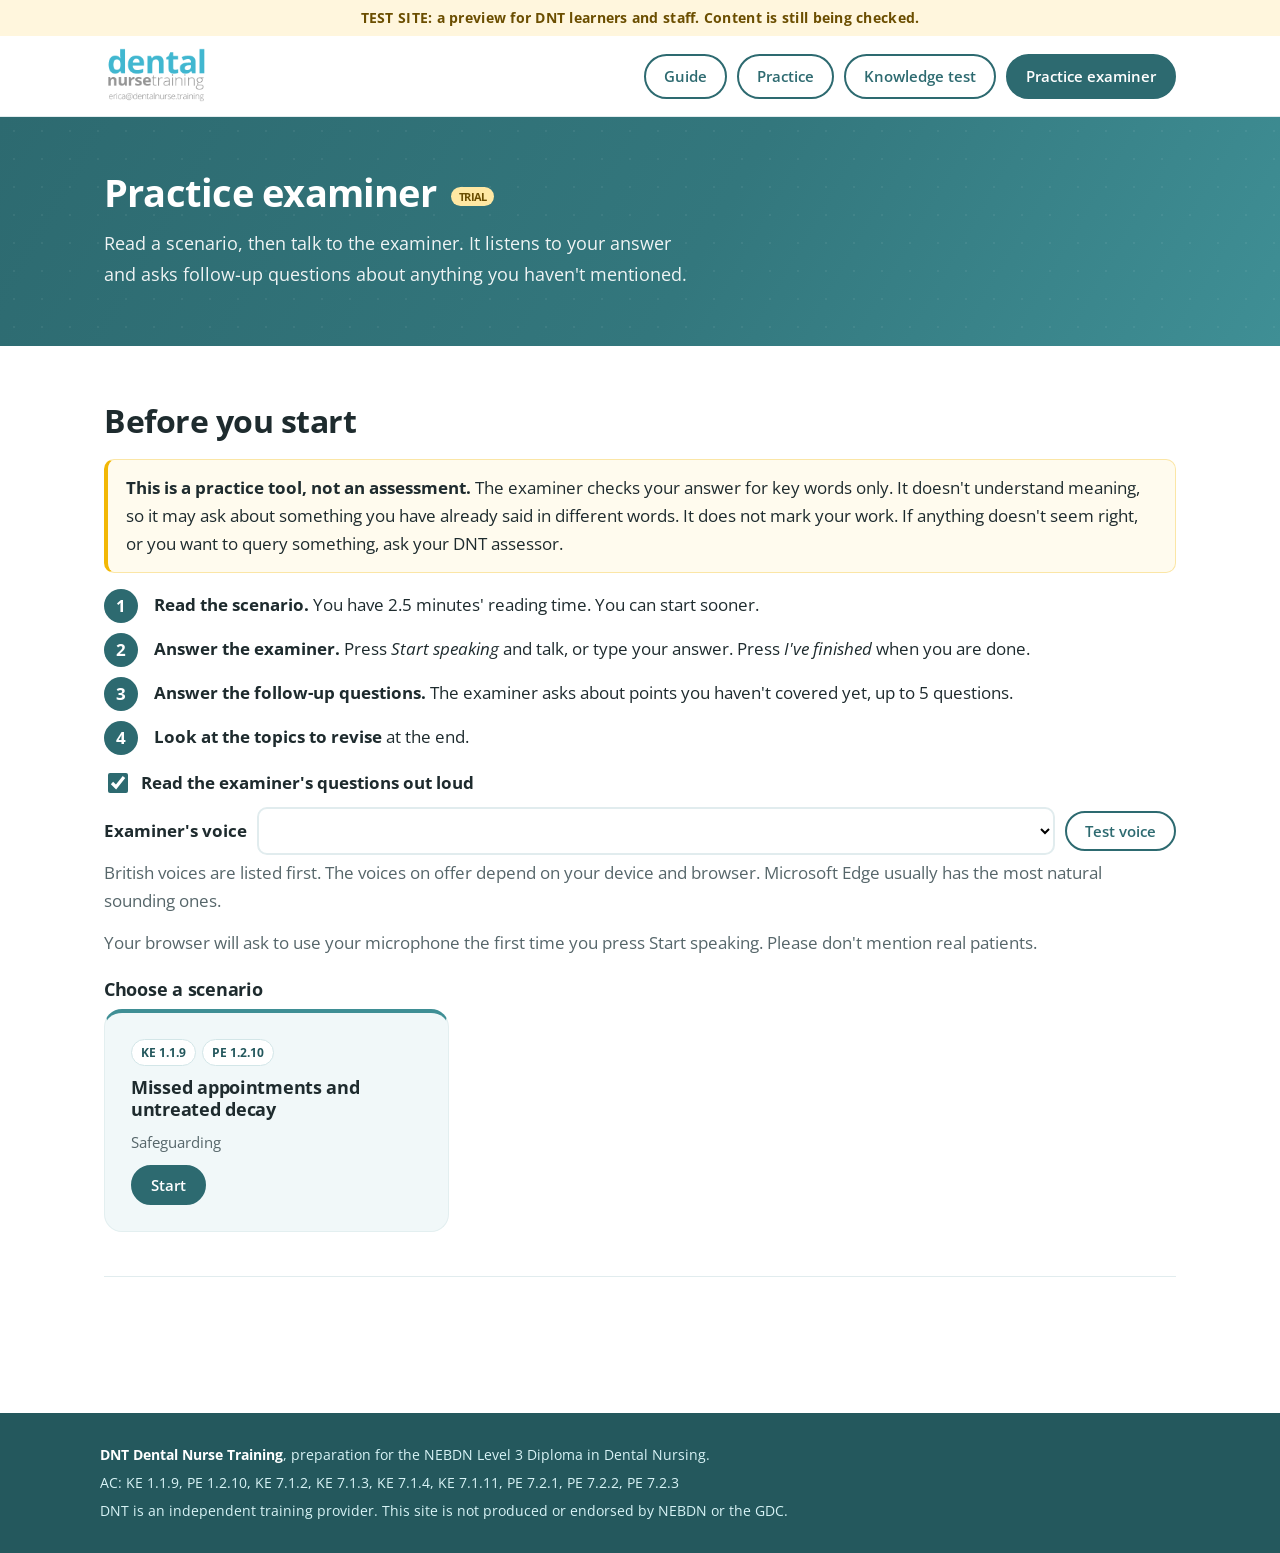
==== commit 63ea5775: "Prefer British voices for the practice examiner and add a voice picker Ranks the browser's English v" ====
--- a/assessor.html
+++ b/assessor.html
@@ -38,7 +38,12 @@
       <li><strong>Look at the topics to revise</strong> at the end.</li>
     </ol>
     <label class="toggle"><input type="checkbox" id="voice-on" checked> Read the examiner's questions out loud</label>
-    <p class="progress-summary" id="voice-note"></p>
+    <div class="voice-choose" id="voice-choose" hidden>
+      <label for="voice-pick">Examiner's voice</label>
+      <select id="voice-pick" class="select"></select>
+      <button class="btn secondary small" id="voice-test" type="button">Test voice</button>
+    </div>
+    <p class="progress-summary" id="voice-note">British voices are listed first. The voices on offer depend on your device and browser. Microsoft Edge usually has the most natural sounding ones.</p>
     <p class="progress-summary" id="mic-note">Your browser will ask to use your microphone the first time you press Start speaking. Please don't mention real patients.</p>
     <h3>Choose a scenario</h3>
     <div class="grid" id="choices"></div>
--- a/assets/style.css
+++ b/assets/style.css
@@ -296,3 +296,6 @@
 .convo li.ex { background: var(--teal-wash); }
 .convo li.me { background: #fff; border: 1px solid var(--line); }
 .convo strong { color: var(--teal-deep); }
+.voice-choose { display: flex; gap: 10px; align-items: center; flex-wrap: wrap; margin: 10px 0 4px; }
+.voice-choose label { font-weight: bold; }
+.voice-choose .select { width: auto; max-width: 100%; flex: 1 1 220px; }
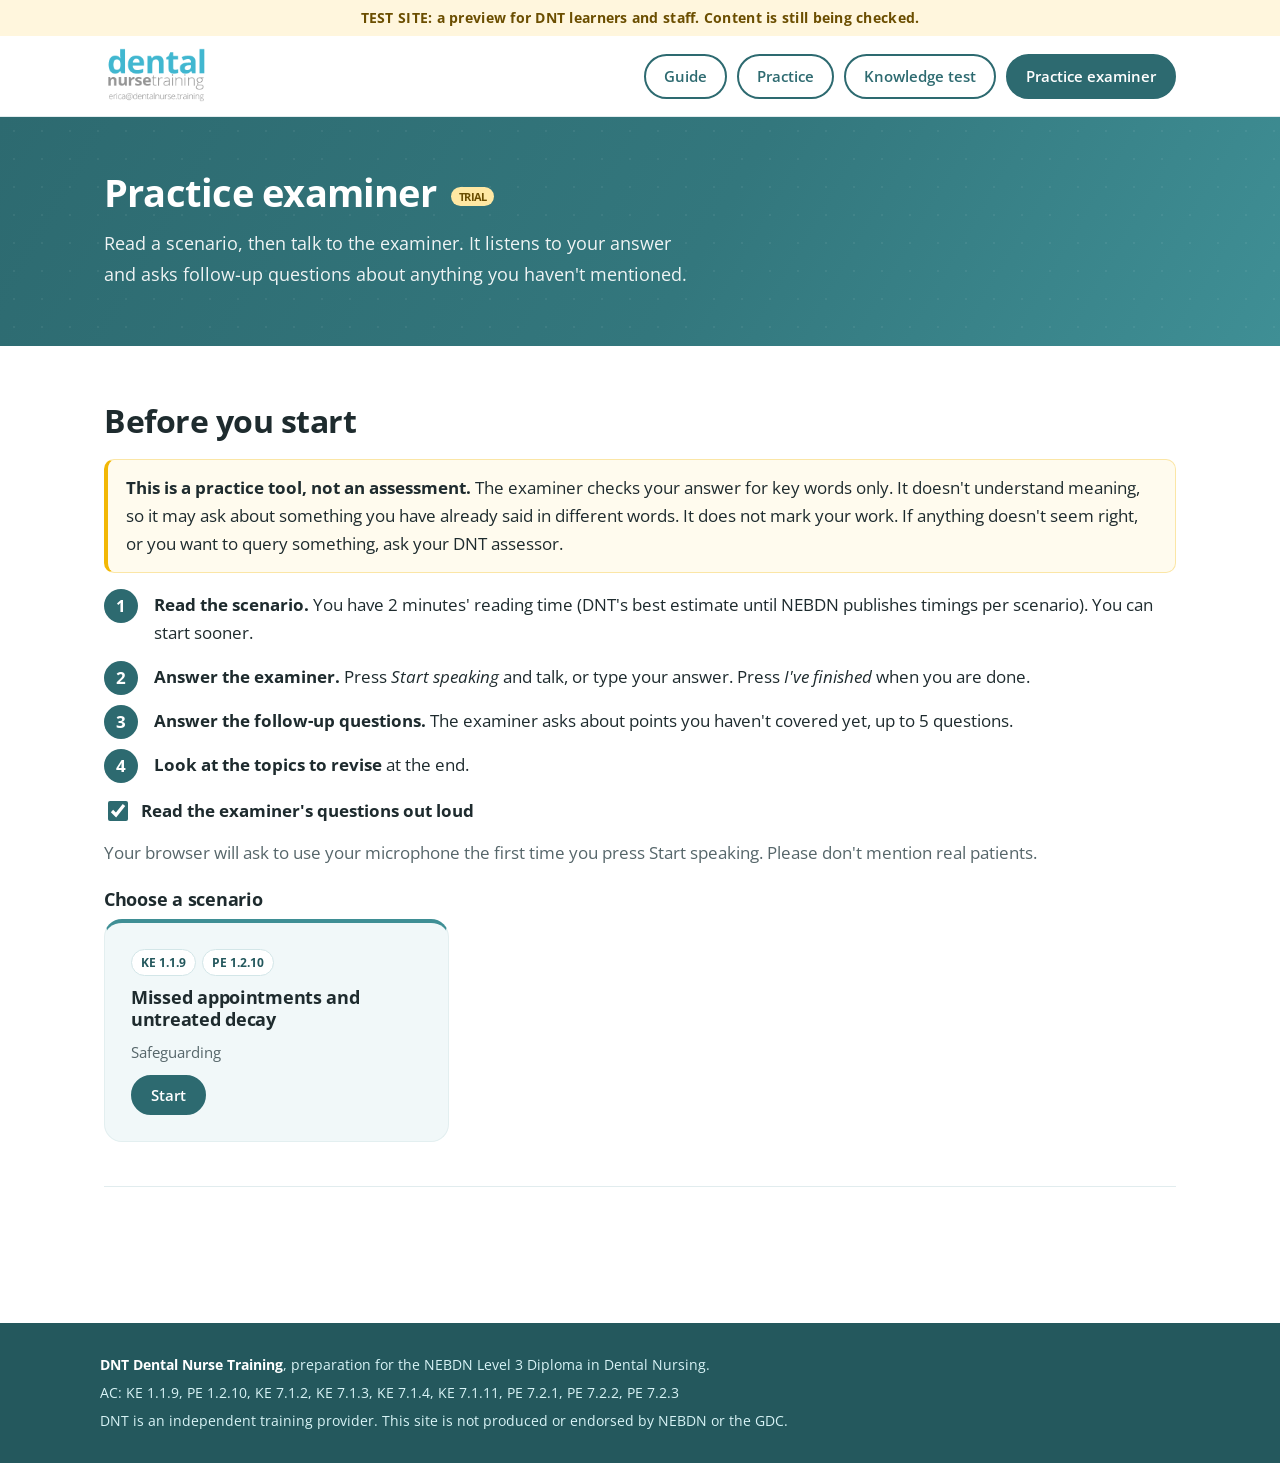
==== commit 5da9ff1c: "Set reading time to 2 minutes per scenario with a note on timings 10 minutes' reading and 50 minutes" ====
--- a/assessor.html
+++ b/assessor.html
@@ -32,18 +32,13 @@
     <h2>Before you start</h2>
     <div class="info warn"><strong>This is a practice tool, not an assessment.</strong> The examiner checks your answer for key words only. It doesn't understand meaning, so it may ask about something you have already said in different words. It does not mark your work. If anything doesn't seem right, or you want to query something, ask your DNT assessor.</div>
     <ol class="steps">
-      <li><strong>Read the scenario.</strong> You have 2.5 minutes' reading time. You can start sooner.</li>
+      <li><strong>Read the scenario.</strong> You have 2 minutes' reading time (DNT's best estimate until NEBDN publishes timings per scenario). You can start sooner.</li>
       <li><strong>Answer the examiner.</strong> Press <em>Start speaking</em> and talk, or type your answer. Press <em>I've finished</em> when you are done.</li>
       <li><strong>Answer the follow-up questions.</strong> The examiner asks about points you haven't covered yet, up to 5 questions.</li>
       <li><strong>Look at the topics to revise</strong> at the end.</li>
     </ol>
     <label class="toggle"><input type="checkbox" id="voice-on" checked> Read the examiner's questions out loud</label>
-    <div class="voice-choose" id="voice-choose" hidden>
-      <label for="voice-pick">Examiner's voice</label>
-      <select id="voice-pick" class="select"></select>
-      <button class="btn secondary small" id="voice-test" type="button">Test voice</button>
-    </div>
-    <p class="progress-summary" id="voice-note">British voices are listed first. The voices on offer depend on your device and browser. Microsoft Edge usually has the most natural sounding ones.</p>
+    <p class="progress-summary" id="voice-note"></p>
     <p class="progress-summary" id="mic-note">Your browser will ask to use your microphone the first time you press Start speaking. Please don't mention real patients.</p>
     <h3>Choose a scenario</h3>
     <div class="grid" id="choices"></div>
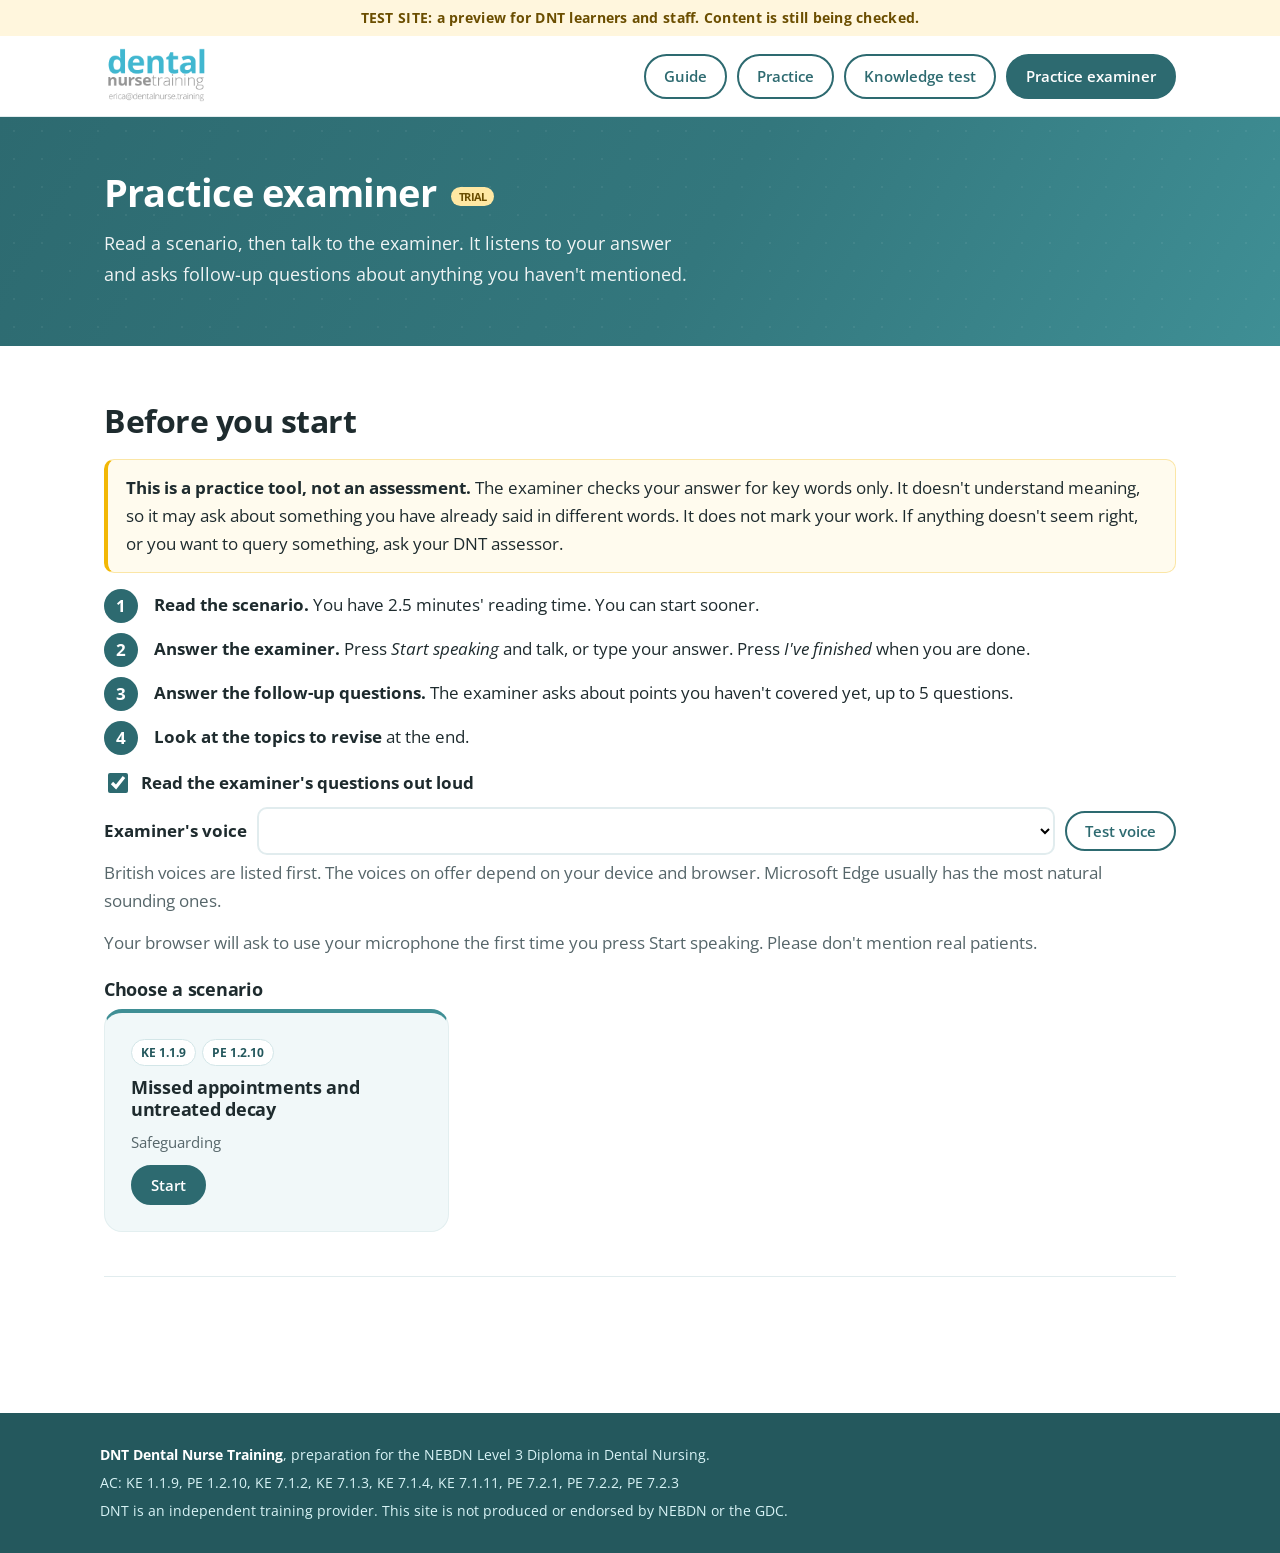
==== commit 803572eb: "Merge pull request #6 from dentalnurse/claude/project-thread-2785ju Prefer British voices for the pr" ====
--- a/assessor.html
+++ b/assessor.html
@@ -32,13 +32,18 @@
     <h2>Before you start</h2>
     <div class="info warn"><strong>This is a practice tool, not an assessment.</strong> The examiner checks your answer for key words only. It doesn't understand meaning, so it may ask about something you have already said in different words. It does not mark your work. If anything doesn't seem right, or you want to query something, ask your DNT assessor.</div>
     <ol class="steps">
-      <li><strong>Read the scenario.</strong> You have 2 minutes' reading time (DNT's best estimate until NEBDN publishes timings per scenario). You can start sooner.</li>
+      <li><strong>Read the scenario.</strong> You have 2.5 minutes' reading time. You can start sooner.</li>
       <li><strong>Answer the examiner.</strong> Press <em>Start speaking</em> and talk, or type your answer. Press <em>I've finished</em> when you are done.</li>
       <li><strong>Answer the follow-up questions.</strong> The examiner asks about points you haven't covered yet, up to 5 questions.</li>
       <li><strong>Look at the topics to revise</strong> at the end.</li>
     </ol>
     <label class="toggle"><input type="checkbox" id="voice-on" checked> Read the examiner's questions out loud</label>
-    <p class="progress-summary" id="voice-note"></p>
+    <div class="voice-choose" id="voice-choose" hidden>
+      <label for="voice-pick">Examiner's voice</label>
+      <select id="voice-pick" class="select"></select>
+      <button class="btn secondary small" id="voice-test" type="button">Test voice</button>
+    </div>
+    <p class="progress-summary" id="voice-note">British voices are listed first. The voices on offer depend on your device and browser. Microsoft Edge usually has the most natural sounding ones.</p>
     <p class="progress-summary" id="mic-note">Your browser will ask to use your microphone the first time you press Start speaking. Please don't mention real patients.</p>
     <h3>Choose a scenario</h3>
     <div class="grid" id="choices"></div>
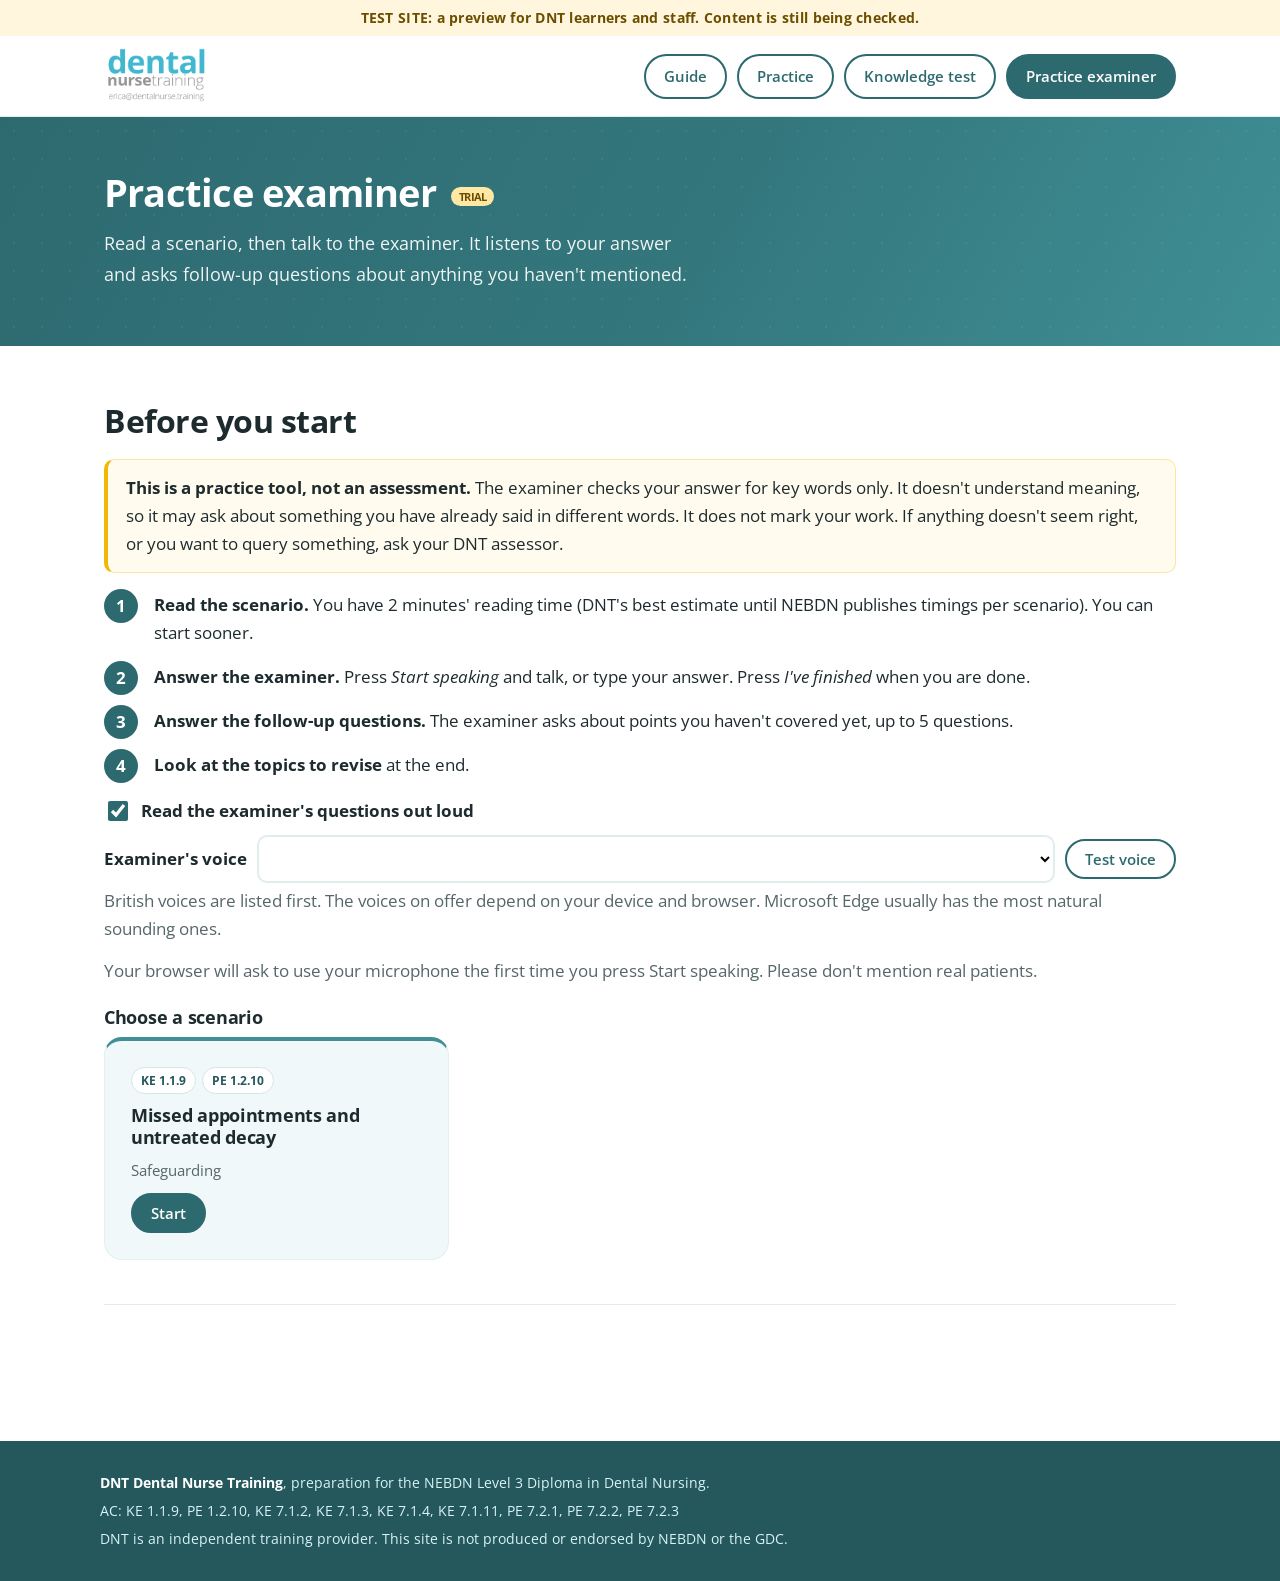
==== commit 7058d2a9: "Merge pull request #7 from dentalnurse/claude/project-thread-ly9tjw Set reading time to 2 minutes pe" ====
--- a/assessor.html
+++ b/assessor.html
@@ -32,7 +32,7 @@
     <h2>Before you start</h2>
     <div class="info warn"><strong>This is a practice tool, not an assessment.</strong> The examiner checks your answer for key words only. It doesn't understand meaning, so it may ask about something you have already said in different words. It does not mark your work. If anything doesn't seem right, or you want to query something, ask your DNT assessor.</div>
     <ol class="steps">
-      <li><strong>Read the scenario.</strong> You have 2.5 minutes' reading time. You can start sooner.</li>
+      <li><strong>Read the scenario.</strong> You have 2 minutes' reading time (DNT's best estimate until NEBDN publishes timings per scenario). You can start sooner.</li>
       <li><strong>Answer the examiner.</strong> Press <em>Start speaking</em> and talk, or type your answer. Press <em>I've finished</em> when you are done.</li>
       <li><strong>Answer the follow-up questions.</strong> The examiner asks about points you haven't covered yet, up to 5 questions.</li>
       <li><strong>Look at the topics to revise</strong> at the end.</li>
